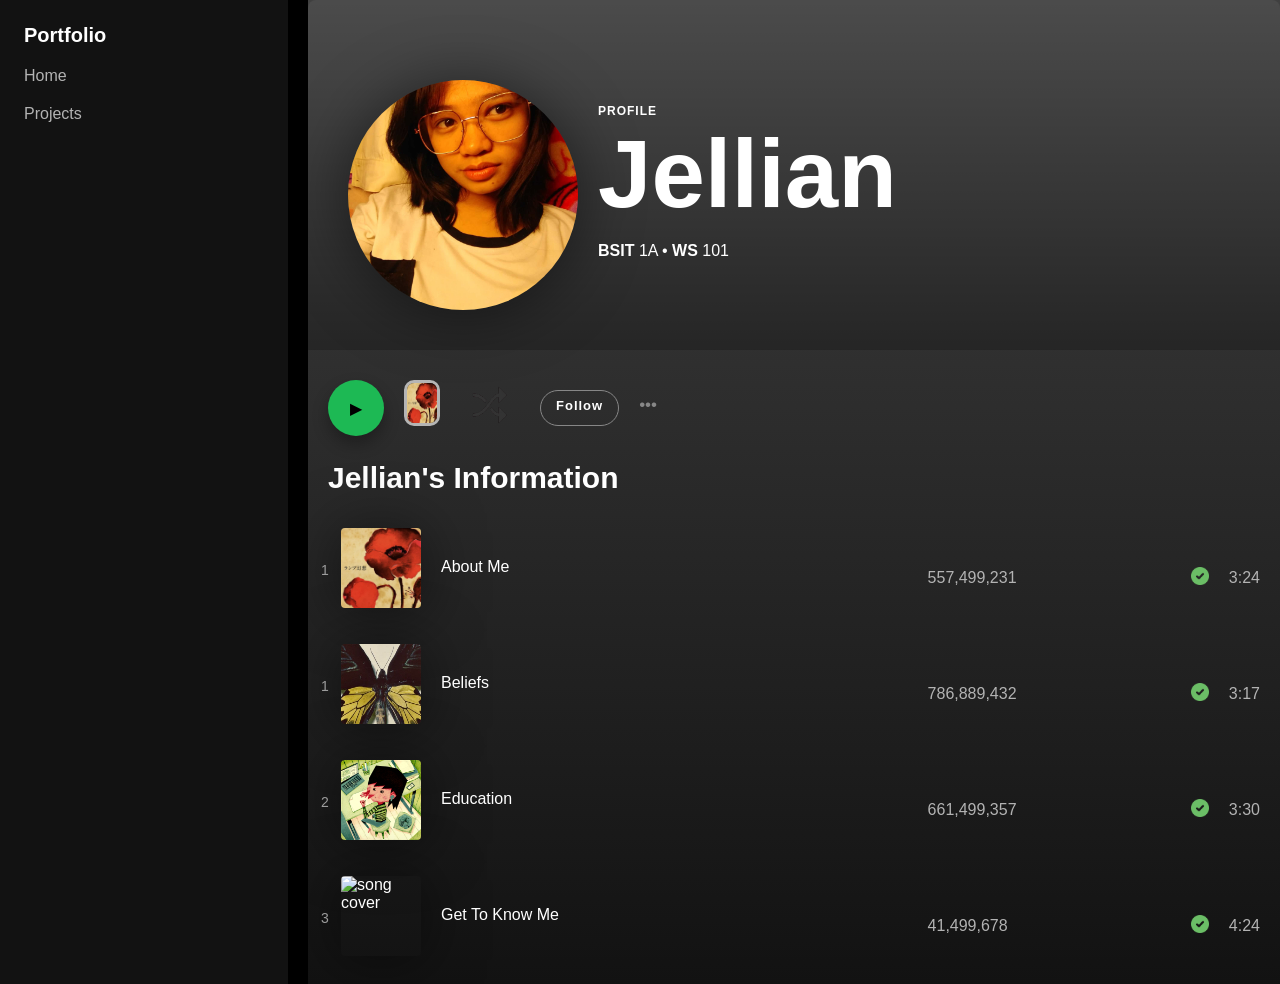
==== index.html @ ed0f5e9c "Add files via upload" ====
<!DOCTYPE html>
<html>
    <head>
        <style>
            body{
                background-color: #000;
                color: white;
                font-family:'Segoe UI', Tahoma, Geneva, Verdana, sans-serif;
                margin: 0%;
                height: 100%;
                display: flex;
            }
            .sidebar{
                background-color: #121212;
                width: 240px;
                padding: 24px;
                display: flex;
                gap: 20px;
                flex-direction: column;
                margin-right: 20px;
            }
        
            .main-view{
                background: linear-gradient( #404040, #121212);
                flex: 1;
                overflow-y: auto;
            }
            .main-view h2{
                margin-left: 20px;
            }
            .header{
                gap: 20px;
                padding: 80px 40px 40px 40px;
                border-radius: 8px 8px 0 0;
                width: auto;
                display: flex;
                align-items: flex-end;
                background:linear-gradient(transparent 0, rgba(0,0,0,.5) 100%), #4b4b4b;
            }
            .stats{
                margin-top: 20px;
            }
            .pfp{
                height:230px ;
                width:230px ;
                border-radius: 50%;
                box-shadow:0 4px 60px rgba(0,0,0,0.5);
            }
            .pfp:hover {
                border-color: #eca026; 
                box-shadow: 0 4px 80px rgba(235, 103, 26, 0.5); 
                transition: border-color 0.2s;
            }
            .home-navigation:hover{
                color:white;
            }
            .text-main{
                margin-bottom: 50px;
            }
            .text-main h1{
                font-size: 96px;
                margin: 0%;
                line-height: 1;
                font-weight: 900;
            }
            .text-main h5{
                text-transform: uppercase;
                font-size: 12px;
                margin-bottom: 8px;
                letter-spacing: 1px;
            }
            .gif{
                height: 80px;
                width: 80px;
                border-radius: 4px;
                box-shadow:0 4px 60px rgba(0,0,0,0.5);
                margin-bottom: 20px;
            }
            .tracknum{
                color: #b3b3b3;
                width: 20px;
                font-size: 14px;
                margin-left: 13px;
                margin-bottom: 16px;
            }
            .track-left{
                display: flex;
                align-items:center;
                padding: 8px 16px;
                width: 100%;
                box-sizing: border-box;
            }  
            
            .track-title{
                flex: 2;
                font-weight: 500;
                font-size: 16px;
                margin-top: 0;
                margin-left: 20px;
                cursor: pointer;
            }
            .track-title:hover{
                text-decoration: underline;
            }
            .dropdown-content{
                padding: 20px 60px;
                color: #b3b3b3;
                font-size: 14px;
                line-height: 1.6;
                background-color: rgba(255, 255, 255, 0.03);
                border-radius: 0 0 4px 4px;
            }
            .play-btn{
                width: 56px;
                height: 56px;
                background-color: #1DB954;
                border-radius: 50%;
                display: flex;
                justify-content: center;
                align-items: center;
                cursor: pointer;
                transition:;
                box-shadow:0 8px 16px rgba(0,0,0,0.3);
                margin-top: 30px;
                margin-left: 20px;
            }
            .play-btn:hover{
                transform:scale(1.05);
                background-color: #65ee95;
                transition: transform 0.3s ease;
            }
            .lamp{
                width: 30px;
                height: 40px;
                margin-top: 30px;
                margin-left: 20px;
                border-radius: 10px;
                border-style:solid;
                border-color: rgb(181, 181, 181);
            }
            .lamp:hover{
                border-color: white;
                transform:scale(1.05);
                transition: transform 0.3s ease;
            }
            .shuffle{
                width: 60px;
                height: 40px;
                margin-top: 35px;
                margin-left: 20px;
            }
            .follow{
                background-color: transparent;
                color: white;
                margin-top: 40px;
                margin-bottom: 10px;
                margin-left: 20px;
                border: 1px solid #878787;
                border-radius:500px;
                padding: 7px 15px;
                font-size: 13px;
                font-weight: 800;
                letter-spacing: 1px;
                cursor: pointer;
            }
            .follow:hover{
                transform:scale(1.05);
                transition: transform 0.3s ease;
                border-color: white;
            }
            .dots{
                margin-top: 45px;
                margin-left: 20px;
                color: #878787;
                font-size: 17px;
            }
            .dots:hover{
                color: white;
                cursor: pointer;
                transform:scale(0.2s);
            }
            .top{
                display: inline-flex;
            }
            .nums{
                flex: 1;
                color: #b3b3b3;
                text-align: left;
                margin-left: 0;
            }
            .check{
                height: 18px;
                width: 18px;
                margin: 0 20px;
            }
            .nums-right{
                color: #b3b3b3;
                margin-left: auto;
                padding-right: 20px;
            }
            .info-row details summary{
                transition: background-color 0.2s;
                border-radius: 4px;
                cursor: pointer;
                padding: 8px 0;
            }
            .info-row details summary:hover{
                background-color:rgba(255, 255, 255, 0.1); ;
            }
            


           
        </style>
    </head>

    <body>
        <div class="sidebar">
            <div  style="font-weight: bold; font-size: 20px;">Portfolio</div>
            <div style="color: #b3b3b3;" class="home-navigation"><a href="index.html" alt="home" style="text-decoration: none; color: #b3b3b3;">Home</a></div>
            <div style="color: #b3b3b3;" class="projects-navigation"><a href="projects.html" alt="projects" style="text-decoration: none; color: #b3b3b3;">Projects</a></div>
            </div>
        </div>

        <div class="main-view">
            <div class="header">
                <img src="images/je.jpg" alt="jellian" class="pfp">
                <div class="text-main">
                    <h5>Profile</h5>
                    <h1><strong>Jellian</strong></h1>
                    <div class="stats">
                        <strong>BSIT</strong> 1A &bull; <strong>WS</strong> 101
                    </div>
                </div>
            </div>
            <div class="top">
            <div class="play-btn" style="color: #000;">▶</div><br>
            <div><img src="images/lamp.jpg" alt="pic" class="lamp"></div>
            <div><img src="images/shuffle.png" alt="icon" class="shuffle"></div>
            <div class="follow">Follow</div>
            <div class="dots">•••</div>
            </div>
           

            <h2 style="font-size:30px;"><strong> Jellian's Information</strong></h2>

            <div class="information">

                <div class="info-row">

                    <details class="info-box1" >
                        <summary class="track-left">
                            <span class="tracknum">1</span>
                            <img src="images/lamp.jpg" alt="song cover" class="gif">
                            <h4 class="track-title">About Me</h4>
                            <div class="nums">557,499,231</div>
                            <div><img src="images/check.png" alt="png" class="check"></div>
                            <div class="nums-right">3:24</div>
                        </summary>
                        <div class="dropdown-content">
                            <p>Greetings! I am<strong> Jellian Andrei N. Baluyut</strong>.
                            I am a first-year <strong> Bachelor of Science in Information Technology</strong>, a student at <strong> PSAU(Pampanga State Agricultiral University)</strong>.
                            I have a huge passion for technology and <strong> love solving problems using code</strong>,
                            I want to <strong> explore more</strong> to expand my knowledge about my course and also to improve my decision-making abilities. 
                            Always open to learning and new opportunities.</p>
                        </div>
                    </details>
                    <details class="info-box1" >
                        <summary class="track-left">
                            <span class="tracknum">1</span>
                            <img src="images/b.jpg" alt="song cover" class="gif">
                            <h4 class="track-title">Beliefs</h4>
                            <div class="nums">786,889,432</div>
                            <div><img src="images/check.png" alt="png" class="check"></div>
                            <div class="nums-right">3:17</div>
                        </summary>
                        <div class="dropdown-content">
                            <ul>
                                <li>Kindness costs nothing but means everything.</li>
                                <li>Every little step counts toward improvement</li>
                                <li>Everthing takes time</li>
                                <li>Hardwork pays off</li>
                            </ul>
                        </div>
                    </details>

                    <details class="info-box2">
                        <summary class="track-left">
                            <span class="tracknum">2</span>
                            <img src="images/educ.gif" alt="song cover" class="gif">
                            <h4 class="track-title">Education</h4>
                            <div class="nums">661,499,357</div>
                            <div><img src="images/check.png" alt="png" class="check"></div>
                            <div class="nums-right">3:30</div>
                        </summary>
                        <div class="dropdown-content">
                            <ul>
                            <h3>College</h3>
                            <li>Currently enrolled and pursuing <strong>Bachelor of Science in Information Technology</strong>  
                             at <strong>Pampanga State Agricultiral University(PSAU)</strong></li>
                            </ul>
                            <ul>
                            <h3>High School</h3>
                            <li>Graduated from <strong>Benigno S. Aquino National High School(BSANHS)</strong></li>
                            <li><strong>Senior High School:</strong> Information and Communications Technology (ICT) Strand<br></li>
                            <li><strong>Junior High School:</strong> Specialization in Food Trades<br></li>
                            </ul>
                            <ul>
                            <h3>Elementary</h3>
                            <li><p>Graduated from <strong>Concepcion South Elementary School(CSES)</strong></p></li>
                            </ul>
                        </div>
                    </details>
                    <details class="info-box3">
                        <summary class="track-left">
                            <span class="tracknum">3</span>
                            <img src="images/gtk.gif" alt="song cover" class="gif">
                            <h4 class="track-title">Get To Know Me</h4>
                            <div class="nums">41,499,678</div>
                            <div><img src="images/check.png" alt="png" class="check"></div>
                            <div class="nums-right">4:24</div>
                        </summary>
                        <div class="dropdown-content">
                            <p>✨ Get to Know Me ✨<br>

                            Hi! I'm someone who loves expressing creativity in many different ways. I enjoy drawing, especially using charcoal and graphite,
                            and I can also work with colored pencils a bit. I also like painting on shirts and doing crochet projects—it's really relaxing for me.
                            In the kitchen, I love cooking, baking, and even making candies. It's one of the ways I show creativity and care at the same time.
                            I'm also into music and performing. I love singing and dancing, and I play several instruments like the guitar, flute, xylophone/lyre,
                            bass drum (sometimes in our band), and piano—though I'm still learning!
                            When Im not doing those, I enjoy playing games, both online and offline.
                            Personality-wise, I'm somewhere between outgoing and introverted.
                            I'm not super outgoing—I actually love staying at home, spending time with
                             my loved ones, and doing the things I enjoy. I also love discovering new things and trying out new experiences.<br>

                            That's a little bit about me! 💫</p>
                        </div>
                    </details>
                </div>
                </div>
            </div>
        </div>
    </body>
</html>
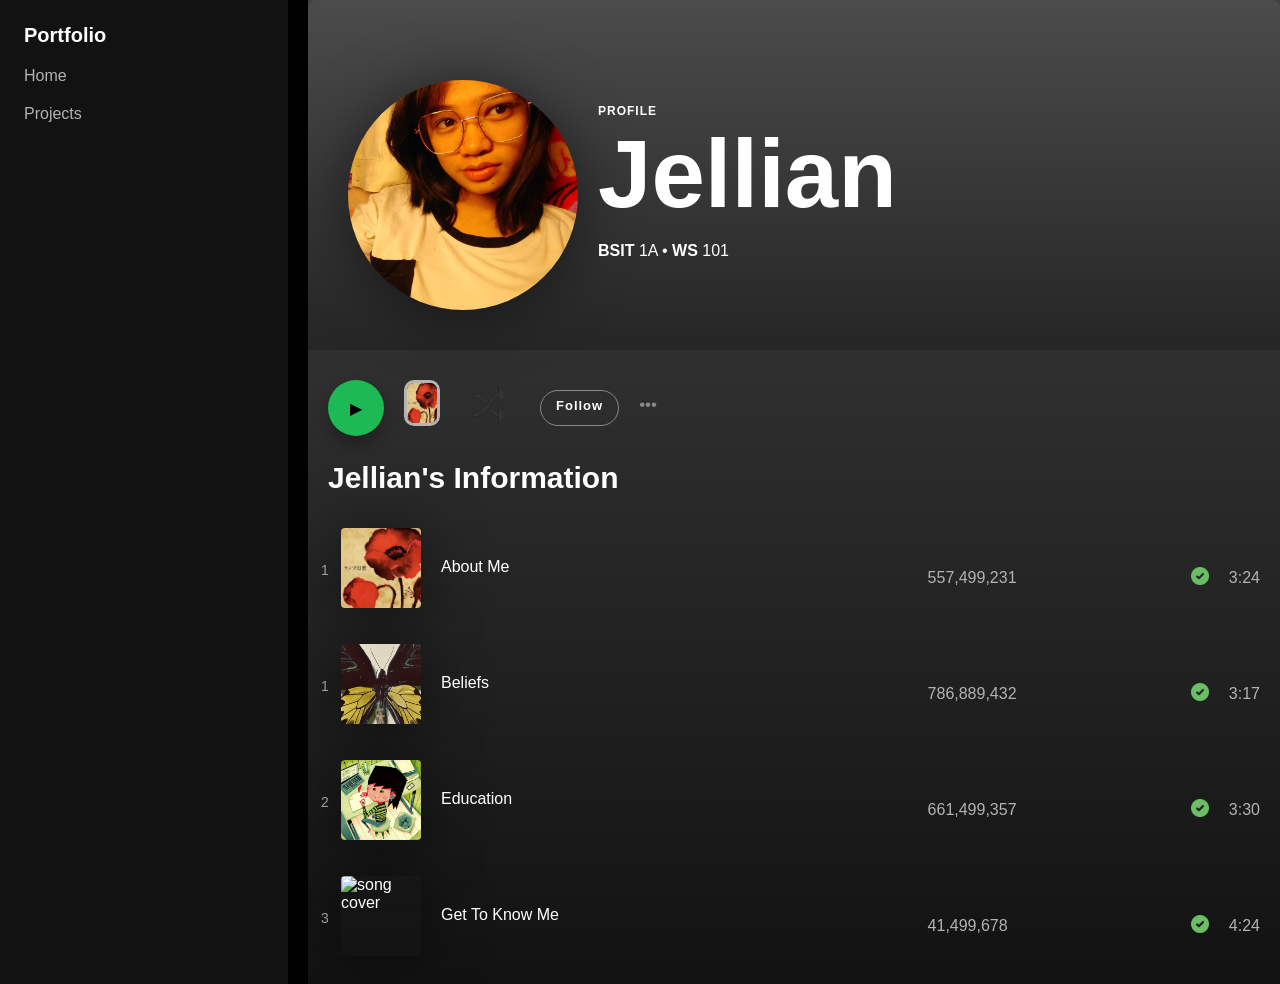
==== commit 668eb313: "Update index.html" ====
--- a/index.html
+++ b/index.html
@@ -341,4 +341,4 @@
             </div>
         </div>
     </body>
-</html>+</html>
